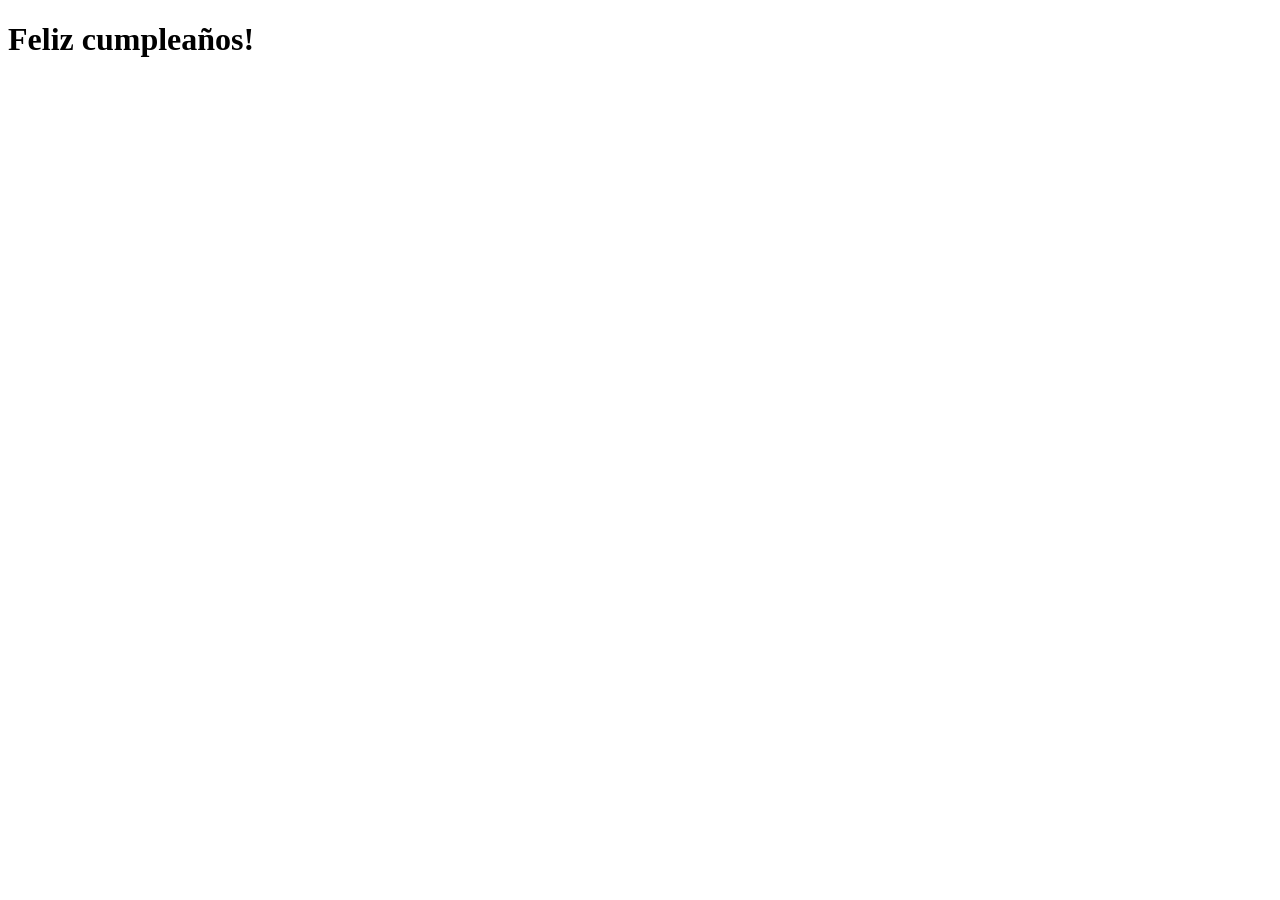
==== index.html @ 04754318 "first commit" ====
<!DOCTYPE html>
<html lang="es">
<head>
    <meta charset="UTF-8">
    <meta name="viewport" content="width=device-width, initial-scale=1.0">
    <title>Feliz cumpleaños!</title>
<link rel="stylesheet" href="css/styles.css">
</head>
<body>
    <header>
        <h1>Feliz cumpleaños!</h1>
    </header>
    <main>
    </main>
    <section id="timeline">
    </section>
    <footer>
    </footer>
    <script src="js/script.js"></script>
</body>
</html>
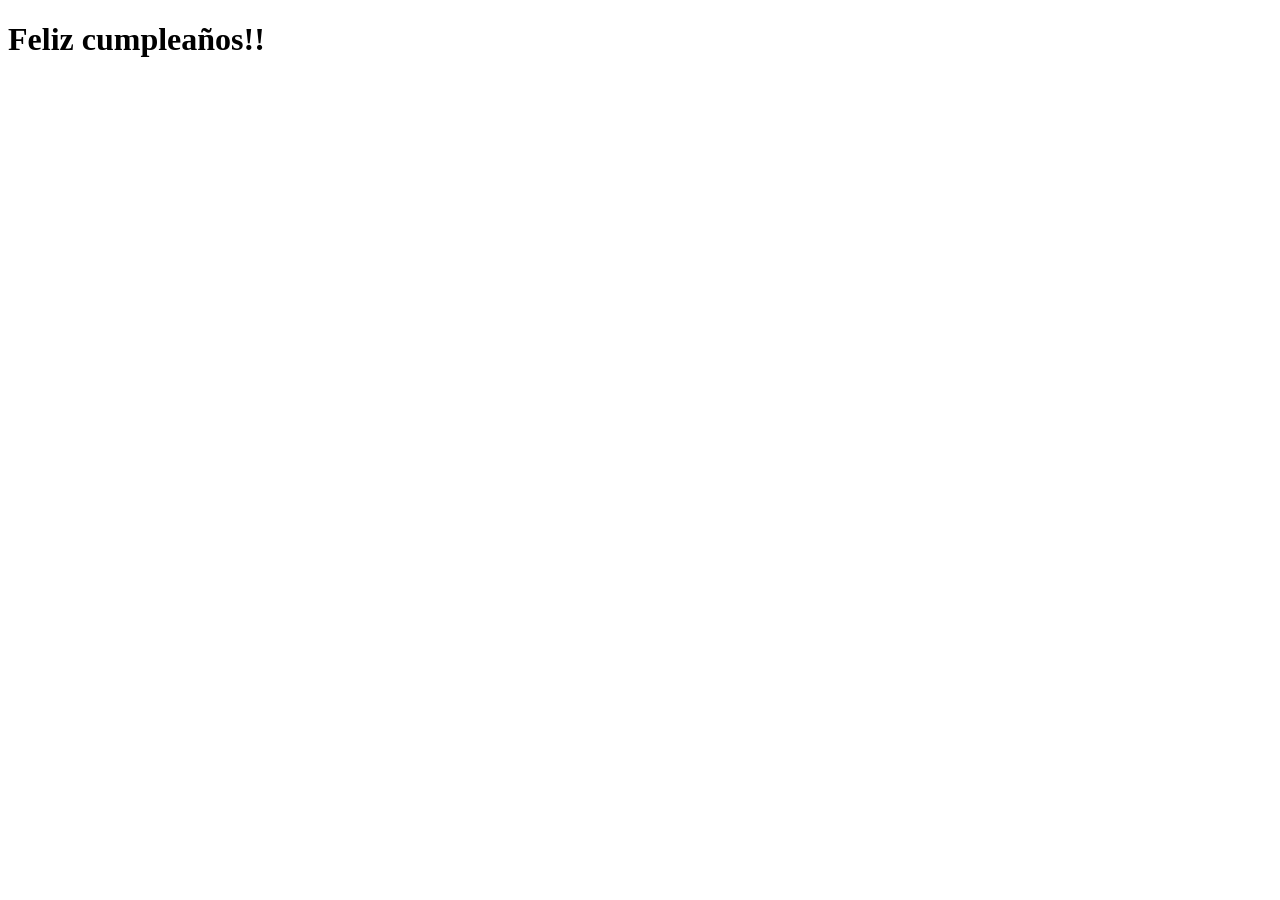
==== commit ceec6292: "feat: fix" ====
--- a/index.html
+++ b/index.html
@@ -8,7 +8,7 @@
 </head>
 <body>
     <header>
-        <h1>Feliz cumpleaños!</h1>
+        <h1>Feliz cumpleaños!!</h1>
     </header>
     <main>
     </main>
@@ -18,4 +18,4 @@
     </footer>
     <script src="js/script.js"></script>
 </body>
-</html>+</html>
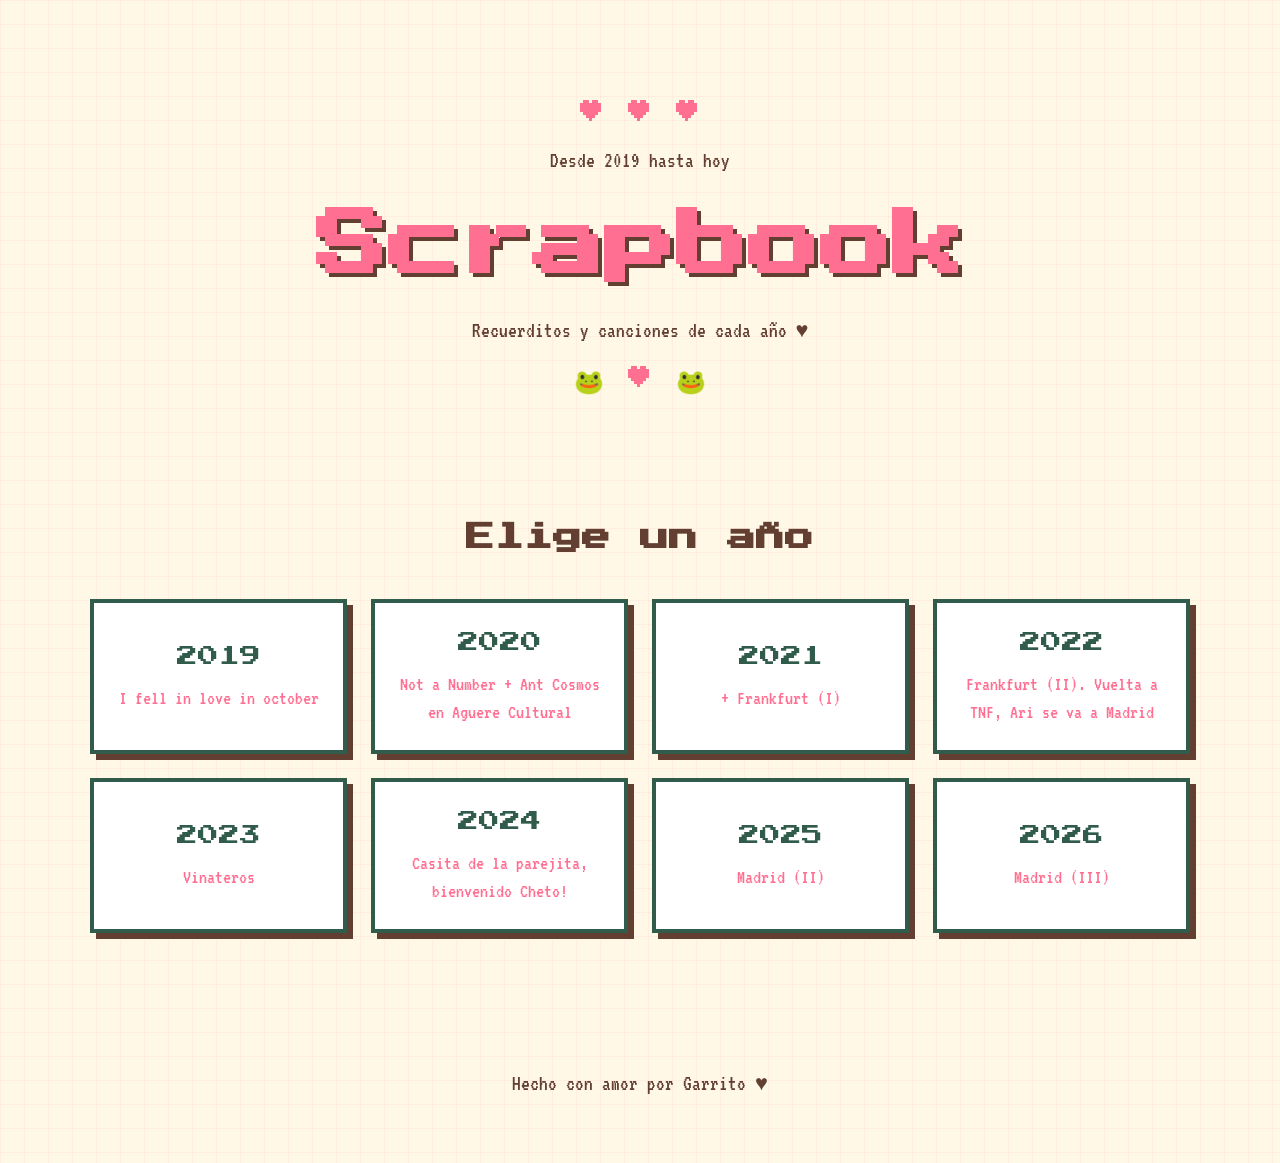
==== commit 88f705d5: "feat: styles and definitive schema" ====
--- a/index.html
+++ b/index.html
@@ -3,19 +3,77 @@
 <head>
     <meta charset="UTF-8">
     <meta name="viewport" content="width=device-width, initial-scale=1.0">
-    <title>Feliz cumpleaños!</title>
-<link rel="stylesheet" href="css/styles.css">
+
+    <title>Nuestra historia</title>
+
+    <link rel="stylesheet" href="css/styles.css">
 </head>
 <body>
-    <header>
-        <h1>Feliz cumpleaños!!</h1>
+    <header class="landing-header">
+        <p class="pixel-decoration">♥  ♥  ♥</p>
+
+        <p>Desde 2019 hasta hoy</p>
+        <h1>Scrapbook</h1>
+
+        <p>
+            Recuerditos y canciones de cada año ♥
+        </p>
+
+        <p class="pixel-decoration">🐸 ♥ 🐸</p>
     </header>
+
     <main>
+        <section class="years-section">
+            <h2>Elige un año</h2>
+
+            <div class="years-grid">
+                <a class="year-card" href="pages/2019.html">
+                    <span>2019</span>
+                    <small>I fell in love in october</small>
+                </a>
+
+                <a class="year-card" href="pages/2020.html">
+                    <span>2020</span>
+                    <small>Not a Number + Ant Cosmos en Aguere Cultural</small>
+                </a>
+
+                <a class="year-card" href="pages/2021.html">
+                    <span>2021</span>
+                    <small>+ Frankfurt (I)</small>
+                </a>
+
+                <a class="year-card" href="pages/2022.html">
+                    <span>2022</span>
+                    <small>Frankfurt (II). Vuelta a TNF, Ari se va a Madrid</small>
+                </a>
+
+                <a class="year-card" href="pages/2023.html">
+                    <span>2023</span>
+                    <small>Vinateros</small>
+                </a>
+
+                <a class="year-card" href="pages/2024.html">
+                    <span>2024</span>
+                    <small>Casita de la parejita, bienvenido Cheto!</small>
+                </a>
+
+                <a class="year-card" href="pages/2025.html">
+                    <span>2025</span>
+                    <small>Madrid (II)</small>
+                </a>
+
+                <a class="year-card" href="pages/2026.html">
+                    <span>2026</span>
+                    <small>Madrid (III)</small>
+                </a>
+            </div>
+        </section>
     </main>
-    <section id="timeline">
-    </section>
+
     <footer>
+        <p>Hecho con amor por Garrito ♥</p>
     </footer>
+
     <script src="js/script.js"></script>
 </body>
-</html>
+</html>
--- a/css/styles.css
+++ b/css/styles.css
@@ -0,0 +1,261 @@
+@import url("https://fonts.googleapis.com/css2?family=Press+Start+2P&family=VT323&display=swap");
+
+:root {
+    --pink: #ff6f91;
+    --light-pink: #ffe3ec;
+    --cream: #fff8e7;
+    --green: #91c788;
+    --dark-green: #315c4c;
+    --brown: #633f32;
+    --white: #ffffff;
+    --shadow: 6px 6px 0 var(--brown);
+}
+
+* {
+    box-sizing: border-box;
+}
+
+html {
+    scroll-behavior: smooth;
+}
+
+body {
+    min-width: 320px;
+    margin: 0;
+    color: var(--brown);
+    background-color: var(--cream);
+    background-image:
+        linear-gradient(90deg, rgba(255, 111, 145, 0.08) 1px, transparent 1px),
+        linear-gradient(rgba(255, 111, 145, 0.08) 1px, transparent 1px);
+    background-size: 24px 24px;
+    font-family: "VT323", monospace;
+    font-size: 1.35rem;
+    line-height: 1.4;
+}
+
+h1,
+h2,
+h3,
+.year-card span,
+.timeline-year {
+    font-family: "Press Start 2P", monospace;
+    line-height: 1.5;
+    letter-spacing: 0;
+}
+
+h1 {
+    margin: 16px 0;
+    color: var(--pink);
+    font-size: clamp(2rem, 7vw, 4.5rem);
+    text-shadow: 4px 4px 0 var(--brown);
+}
+
+h2 {
+    font-size: clamp(1.1rem, 3vw, 1.8rem);
+}
+
+p {
+    max-width: 650px;
+    margin: 16px auto;
+}
+
+a {
+    color: inherit;
+}
+
+header,
+main,
+footer {
+    width: min(1100px, calc(100% - 32px));
+    margin: 0 auto;
+}
+
+header {
+    padding: 80px 20px 48px;
+    text-align: center;
+}
+
+footer {
+    padding: 48px 20px;
+    text-align: center;
+}
+
+.pixel-decoration {
+    color: var(--pink);
+    font-family: "Press Start 2P", monospace;
+    font-size: clamp(1rem, 3vw, 1.5rem);
+}
+
+/* Landing */
+
+.years-section {
+    padding: 32px 0 72px;
+    text-align: center;
+}
+
+.years-grid {
+    display: grid;
+    grid-template-columns: repeat(4, 1fr);
+    gap: 24px;
+    margin-top: 40px;
+}
+
+.year-card {
+    display: flex;
+    min-height: 150px;
+    padding: 24px 16px;
+    align-items: center;
+    justify-content: center;
+    flex-direction: column;
+    gap: 12px;
+    color: var(--dark-green);
+    background: var(--white);
+    border: 4px solid var(--dark-green);
+    box-shadow: var(--shadow);
+    text-decoration: none;
+    transition: transform 140ms steps(2), box-shadow 140ms steps(2);
+}
+
+.year-card:hover,
+.year-card:focus-visible {
+    transform: translate(4px, 4px);
+    box-shadow: 2px 2px 0 var(--brown);
+    outline: none;
+}
+
+.year-card span {
+    font-size: 1.3rem;
+}
+
+.year-card small {
+    color: var(--pink);
+    font-size: 1.25rem;
+}
+
+/* Paginas anuales */
+
+header > a {
+    display: inline-block;
+    padding: 10px 14px;
+    color: var(--white);
+    background: var(--pink);
+    border: 3px solid var(--brown);
+    box-shadow: 4px 4px 0 var(--brown);
+    text-decoration: none;
+}
+
+header > a:hover,
+header > a:focus-visible {
+    transform: translate(2px, 2px);
+    box-shadow: 2px 2px 0 var(--brown);
+}
+
+.year-page {
+    max-width: 760px;
+    margin: 0 auto;
+    padding: 32px;
+    text-align: center;
+    background: rgba(255, 255, 255, 0.82);
+    border: 4px solid var(--dark-green);
+    box-shadow: var(--shadow);
+}
+
+.year-page h2 {
+    color: var(--dark-green);
+}
+
+.memory-photo {
+    display: block;
+    width: 100%;
+    max-width: 620px;
+    max-height: 520px;
+    margin: 32px auto;
+    object-fit: cover;
+    image-rendering: auto;
+    border: 6px solid var(--pink);
+    box-shadow: 6px 6px 0 var(--dark-green);
+}
+
+.playlist {
+    margin-top: 40px;
+    text-align: left;
+}
+
+.playlist h2,
+.playlist h3 {
+    color: var(--pink);
+    font-size: 1rem;
+}
+
+.playlist iframe {
+    display: block;
+    width: 100%;
+    border: 3px solid var(--dark-green);
+}
+
+.year-navigation {
+    display: flex;
+    max-width: 760px;
+    margin: 40px auto;
+    justify-content: space-between;
+    gap: 16px;
+}
+
+.year-navigation a {
+    padding: 12px 16px;
+    color: var(--white);
+    background: var(--dark-green);
+    border: 3px solid var(--brown);
+    box-shadow: 4px 4px 0 var(--brown);
+    text-decoration: none;
+}
+
+.year-navigation a:hover,
+.year-navigation a:focus-visible {
+    transform: translate(2px, 2px);
+    box-shadow: 2px 2px 0 var(--brown);
+}
+
+/* Pantallas pequenas */
+
+@media (max-width: 760px) {
+    header {
+        padding-top: 48px;
+    }
+
+    .years-grid {
+        grid-template-columns: repeat(2, 1fr);
+        gap: 16px;
+    }
+
+    .year-card {
+        min-height: 125px;
+        padding: 16px 8px;
+    }
+
+    .year-card span {
+        font-size: 1rem;
+    }
+
+    .year-page {
+        padding: 20px 16px;
+    }
+}
+
+@media (max-width: 430px) {
+    body {
+        font-size: 1.2rem;
+    }
+
+    .years-grid {
+        grid-template-columns: 1fr;
+    }
+
+    .year-navigation {
+        flex-direction: column;
+    }
+
+    .year-navigation a {
+        text-align: center;
+    }
+}
